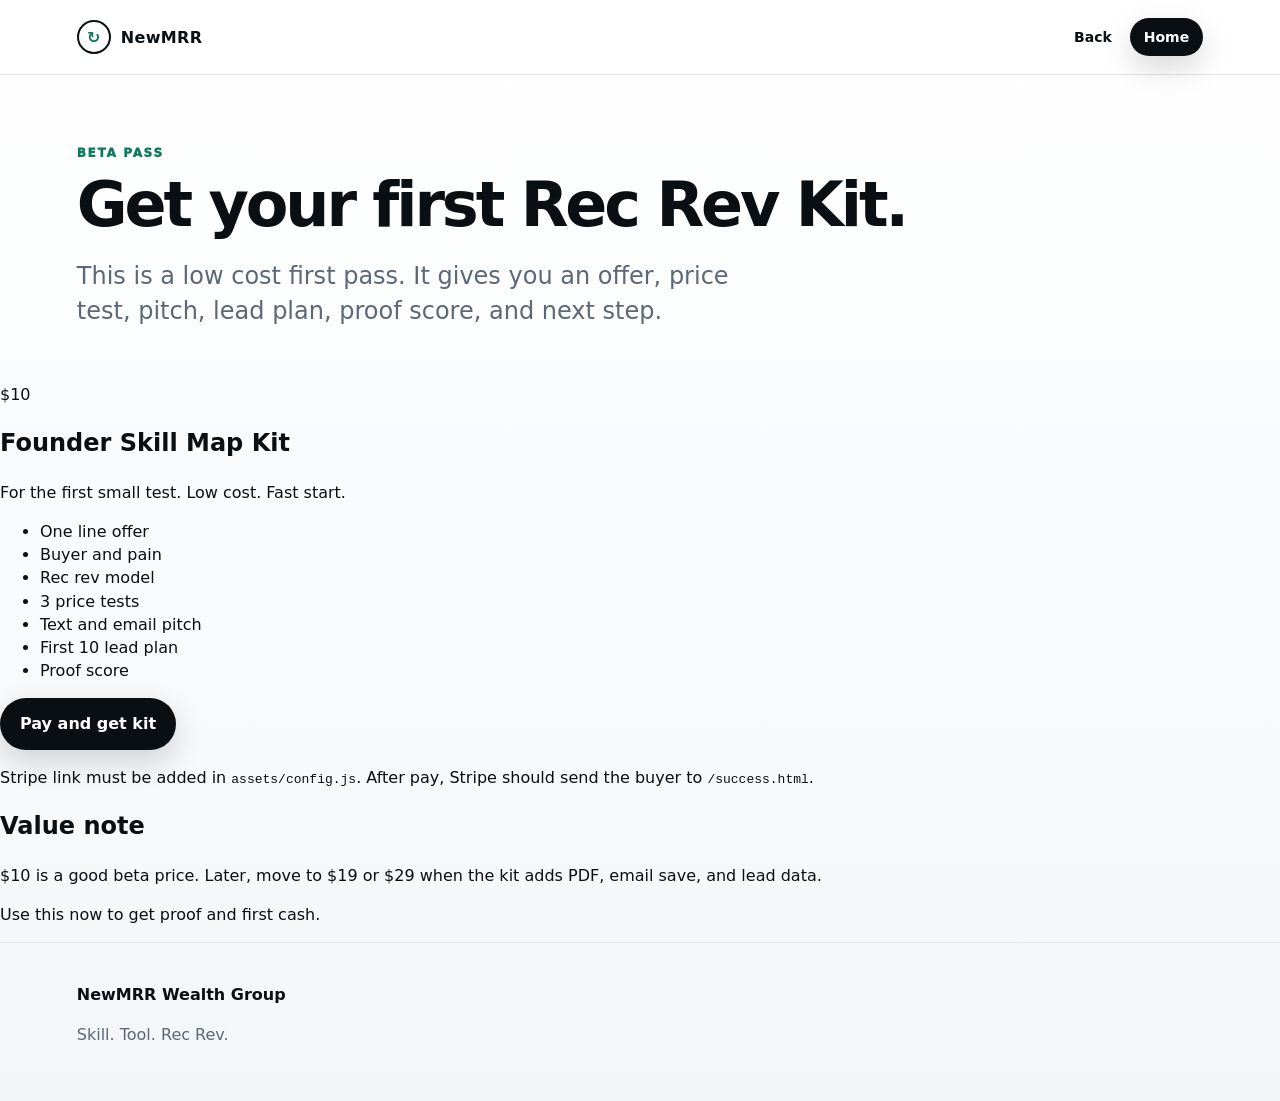
==== checkout.html @ 047fca37 "Add checkout page" ====
<!doctype html>
<html lang="en">
<head>
  <meta charset="utf-8" />
  <meta name="viewport" content="width=device-width, initial-scale=1" />
  <title>Get My Rec Rev Kit | NewMRR</title>
  <meta name="description" content="Unlock your Rec Rev Kit for a small beta fee." />
  <link rel="stylesheet" href="assets/styles.css" />
</head>
<body>
  <header class="top">
    <a class="brand" href="index.html" aria-label="NewMRR home"><span class="mark">↻</span><span>NewMRR</span></a>
    <nav><a href="kit.html">Back</a><a href="index.html" class="btn small">Home</a></nav>
  </header>
  <main>
    <section class="kit-hero pay-hero">
      <p class="eyebrow">Beta pass</p>
      <h1>Get your first Rec Rev Kit.</h1>
      <p class="lead">This is a low cost first pass. It gives you an offer, price test, pitch, lead plan, proof score, and next step.</p>
    </section>
    <section class="pay-shell">
      <div class="pay-card">
        <span class="price">$10</span>
        <h2>Founder Skill Map Kit</h2>
        <p>For the first small test. Low cost. Fast start.</p>
        <ul>
          <li>One line offer</li>
          <li>Buyer and pain</li>
          <li>Rec rev model</li>
          <li>3 price tests</li>
          <li>Text and email pitch</li>
          <li>First 10 lead plan</li>
          <li>Proof score</li>
        </ul>
        <a id="payLink" class="btn" href="#">Pay and get kit</a>
        <p class="fine">Stripe link must be added in <code>assets/config.js</code>. After pay, Stripe should send the buyer to <code>/success.html</code>.</p>
      </div>
      <div class="pay-card alt">
        <h2>Value note</h2>
        <p>$10 is a good beta price. Later, move to $19 or $29 when the kit adds PDF, email save, and lead data.</p>
        <p>Use this now to get proof and first cash.</p>
      </div>
    </section>
  </main>
  <footer><b>NewMRR Wealth Group</b><p>Skill. Tool. Rec Rev.</p></footer>
  <script src="assets/config.js"></script>
  <script>
    const pay = document.getElementById('payLink');
    const link = window.NEWMRR_CONFIG && window.NEWMRR_CONFIG.stripePaymentLink;
    if (link && !link.includes('REPLACE')) pay.href = link;
    else {
      pay.addEventListener('click', (e) => { e.preventDefault(); alert('Add your Stripe Payment Link in assets/config.js first.'); });
    }
  </script>
</body>
</html>
---- assets/styles.css ----
:root{--ink:#0a0f14;--muted:#5c6875;--line:#dfe6ee;--paper:#f7f8fa;--card:#fff;--gold:#c8a24a;--green:#0e7a5f;--navy:#101a2b}*{box-sizing:border-box}html{scroll-behavior:smooth}body{margin:0;font-family:Inter,ui-sans-serif,system-ui,-apple-system,Segoe UI,Arial,sans-serif;color:var(--ink);background:linear-gradient(180deg,#fff,#f3f6f8);line-height:1.45}.top{position:sticky;top:0;z-index:10;display:flex;justify-content:space-between;align-items:center;padding:18px 6vw;background:rgba(255,255,255,.88);backdrop-filter:blur(14px);border-bottom:1px solid var(--line)}.brand{display:flex;gap:10px;align-items:center;text-decoration:none;color:var(--ink);font-weight:900;letter-spacing:.02em}.mark{display:grid;place-items:center;width:34px;height:34px;border:2px solid var(--ink);border-radius:999px;color:var(--green)}nav{display:flex;gap:18px;align-items:center}nav a{color:var(--ink);text-decoration:none;font-size:14px;font-weight:750}.btn{display:inline-flex;align-items:center;justify-content:center;border:0;border-radius:999px;background:var(--ink);color:#fff;text-decoration:none;font-weight:850;padding:14px 20px;box-shadow:0 12px 30px rgba(10,15,20,.16);cursor:pointer}.btn.small{padding:9px 14px}.btn.ghost{background:#fff;color:var(--ink);border:1px solid var(--line);box-shadow:none}.hero{display:grid;grid-template-columns:1.15fr .85fr;gap:40px;align-items:center;min-height:78vh;padding:70px 6vw}.eyebrow{margin:0 0 12px;color:var(--green);text-transform:uppercase;letter-spacing:.14em;font-size:12px;font-weight:950}.hero h1{font-size:clamp(44px,7vw,92px);line-height:.92;margin:0;max-width:850px;letter-spacing:-.07em}.lead{font-size:clamp(18px,2.2vw,24px);color:var(--muted);max-width:680px}.hero-actions{display:flex;gap:12px;flex-wrap:wrap;margin-top:28px}.path-card{position:relative;background:var(--navy);color:#fff;border-radius:34px;padding:30px;min-height:450px;box-shadow:0 25px 70px rgba(16,26,43,.3);overflow:hidden}.path-card:before{content:"";position:absolute;inset:auto -40px -80px auto;width:260px;height:260px;background:radial-gradient(circle,var(--green),transparent 70%);opacity:.55}.node{position:relative;display:grid;gap:4px;margin:0 0 24px;padding:20px;border:1px solid rgba(255,255,255,.18);border-radius:22px;background:rgba(255,255,255,.08)}.node:nth-child(2){margin-left:38px}.node:nth-child(3){margin-left:76px}.node span{width:32px;height:32px;display:grid;place-items:center;border-radius:99px;background:var(--gold);color:var(--ink);font-weight:950}.node b{font-size:26px}.node small{color:#cbd6df}.arrow{position:absolute;right:32px;bottom:30px;font-size:84px;transform:rotate(-30deg);color:var(--gold)}.strip{display:grid;grid-template-columns:repeat(3,1fr);gap:1px;background:var(--line);margin:0 6vw 60px;border:1px solid var(--line);border-radius:26px;overflow:hidden}.strip p{background:#fff;margin:0;padding:26px;font-weight:900;text-align:center}.grid.two{display:grid;grid-template-columns:1fr 1fr;gap:34px;align-items:start;padding:70px 6vw}.grid h2,.proof h2,.form-head h2,.kit-hero h1{font-size:clamp(32px,5vw,62px);line-height:.98;letter-spacing:-.05em;margin:0 0 18px}.grid p,.proof p,.form-head p{color:var(--muted);font-size:18px}.card-list{display:grid;grid-template-columns:repeat(2,1fr);gap:14px}.mini-card{background:#fff;border:1px solid var(--line);border-radius:22px;padding:24px;box-shadow:0 12px 40px rgba(0,0,0,.04)}.mini-card b{display:block;font-size:26px}.mini-card span{color:var(--muted)}.kit-link{text-decoration:none;color:var(--ink);background:#eef8f4}.proof{padding:70px 6vw}.risk-grid{display:grid;grid-template-columns:repeat(3,1fr);gap:16px;margin-top:28px}.risk-grid article{background:#fff;border:1px solid var(--line);border-radius:24px;padding:24px}.risk-grid h3{margin:0 0 10px;font-size:22px}.dark-card{margin:30px 6vw;padding:50px!important;border-radius:34px;background:var(--ink);color:#fff}.dark-card p{color:#cad3dd}.score-box{display:grid;gap:14px;background:rgba(255,255,255,.08);border:1px solid rgba(255,255,255,.14);border-radius:24px;padding:24px}.score-box label{display:flex;justify-content:space-between;font-weight:850}meter{width:100%;height:18px}.form-wrap{padding:80px 6vw}.form-head{max-width:760px}.skill-form{display:grid;gap:14px;max-width:820px;background:#fff;border:1px solid var(--line);border-radius:28px;padding:24px;box-shadow:0 16px 60px rgba(0,0,0,.06)}label{display:grid;gap:8px;font-weight:850}input,textarea,select{width:100%;border:1px solid var(--line);border-radius:16px;padding:14px 15px;font:inherit;background:#fbfcfd}textarea{min-height:110px;resize:vertical}.result{max-width:820px;margin-top:18px;background:#101a2b;color:#fff;border-radius:26px;padding:24px;white-space:pre-wrap}.kit-hero{padding:70px 6vw 30px;max-width:1050px}.kit-shell{display:grid;grid-template-columns:minmax(0,1fr) 340px;gap:22px;padding:30px 6vw 70px;align-items:start}.kit-form{display:grid;grid-template-columns:repeat(2,minmax(0,1fr));gap:18px}.form-block,.kit-help,.kit-result{background:#fff;border:1px solid var(--line);border-radius:28px;padding:24px;box-shadow:0 16px 60px rgba(0,0,0,.05)}.form-block h2,.kit-help h2{margin:0 0 18px;font-size:24px}.form-block{display:grid;gap:14px}.kit-help{position:sticky;top:86px}.kit-help ul{margin:18px 0 0;padding-left:20px;color:var(--muted);font-weight:750}.kit-result{margin:0 6vw 80px}.kit-actions{display:flex;gap:12px;flex-wrap:wrap;margin-bottom:20px}.kit-score{background:var(--navy);color:#fff;border-radius:24px;padding:22px;margin-bottom:18px;display:grid;gap:10px}.kit-score b{font-size:22px}.kit-score span{font-size:38px;font-weight:950}.kit-doc{display:grid;gap:4px}.kit-doc h3{margin:22px 0 6px;color:var(--green);letter-spacing:.08em;font-size:13px}.kit-doc p{margin:0;color:#263241}.kit-doc br{display:block;margin:8px 0;content:""}footer{padding:40px 6vw;border-top:1px solid var(--line);color:var(--muted)}footer b{color:var(--ink)}@media (max-width:900px){nav a:not(.btn){display:none}.hero,.grid.two,.kit-shell,.kit-form{grid-template-columns:1fr}.hero{padding-top:45px}.strip,.risk-grid{grid-template-columns:1fr}.card-list{grid-template-columns:1fr}.path-card{min-height:380px}.node:nth-child(2),.node:nth-child(3){margin-left:0}.kit-help{position:static}}
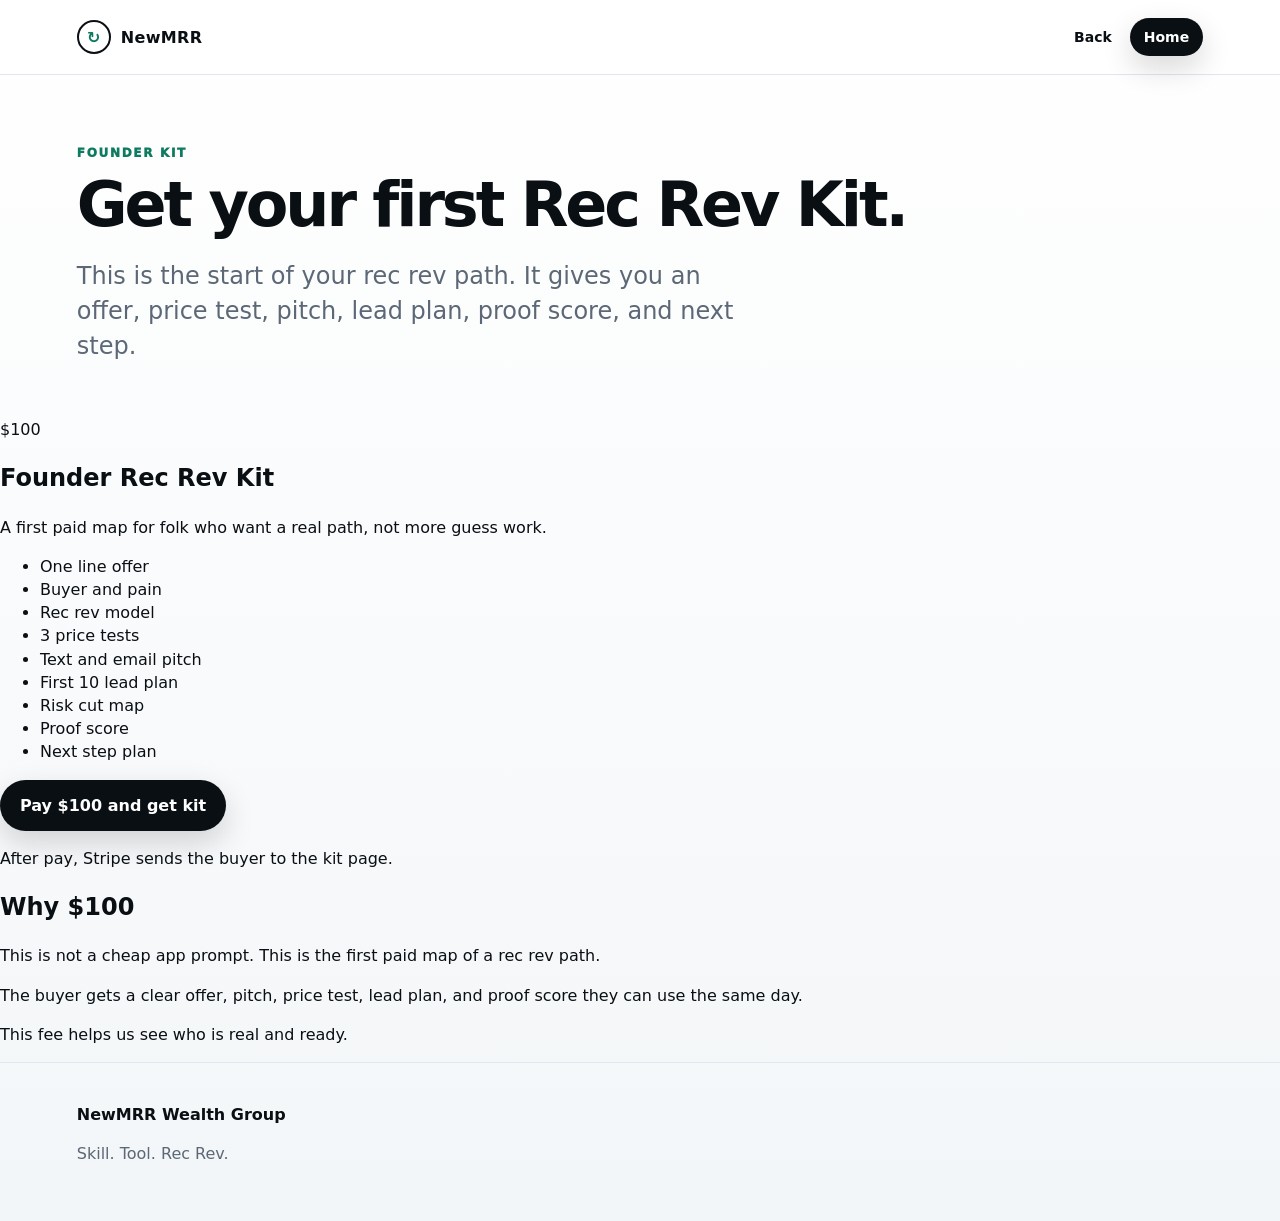
==== commit d2c9e9e2: "Raise Founder Kit price to 100 dollars" ====
--- a/checkout.html
+++ b/checkout.html
@@ -4,7 +4,7 @@
   <meta charset="utf-8" />
   <meta name="viewport" content="width=device-width, initial-scale=1" />
   <title>Get My Rec Rev Kit | NewMRR</title>
-  <meta name="description" content="Unlock your Rec Rev Kit for a small beta fee." />
+  <meta name="description" content="Unlock your Rec Rev Kit and get a first offer, price test, pitch, lead plan, proof score, and next step." />
   <link rel="stylesheet" href="assets/styles.css" />
 </head>
 <body>
@@ -14,15 +14,15 @@
   </header>
   <main>
     <section class="kit-hero pay-hero">
-      <p class="eyebrow">Beta pass</p>
+      <p class="eyebrow">Founder Kit</p>
       <h1>Get your first Rec Rev Kit.</h1>
-      <p class="lead">This is a low cost first pass. It gives you an offer, price test, pitch, lead plan, proof score, and next step.</p>
+      <p class="lead">This is the start of your rec rev path. It gives you an offer, price test, pitch, lead plan, proof score, and next step.</p>
     </section>
     <section class="pay-shell">
       <div class="pay-card">
-        <span class="price">$10</span>
-        <h2>Founder Skill Map Kit</h2>
-        <p>For the first small test. Low cost. Fast start.</p>
+        <span class="price">$100</span>
+        <h2>Founder Rec Rev Kit</h2>
+        <p>A first paid map for folk who want a real path, not more guess work.</p>
         <ul>
           <li>One line offer</li>
           <li>Buyer and pain</li>
@@ -30,15 +30,18 @@
           <li>3 price tests</li>
           <li>Text and email pitch</li>
           <li>First 10 lead plan</li>
+          <li>Risk cut map</li>
           <li>Proof score</li>
+          <li>Next step plan</li>
         </ul>
-        <a id="payLink" class="btn" href="#">Pay and get kit</a>
-        <p class="fine">Stripe link must be added in <code>assets/config.js</code>. After pay, Stripe should send the buyer to <code>/success.html</code>.</p>
+        <a id="payLink" class="btn" href="#">Pay $100 and get kit</a>
+        <p class="fine">After pay, Stripe sends the buyer to the kit page.</p>
       </div>
       <div class="pay-card alt">
-        <h2>Value note</h2>
-        <p>$10 is a good beta price. Later, move to $19 or $29 when the kit adds PDF, email save, and lead data.</p>
-        <p>Use this now to get proof and first cash.</p>
+        <h2>Why $100</h2>
+        <p>This is not a cheap app prompt. This is the first paid map of a rec rev path.</p>
+        <p>The buyer gets a clear offer, pitch, price test, lead plan, and proof score they can use the same day.</p>
+        <p>This fee helps us see who is real and ready.</p>
       </div>
     </section>
   </main>
